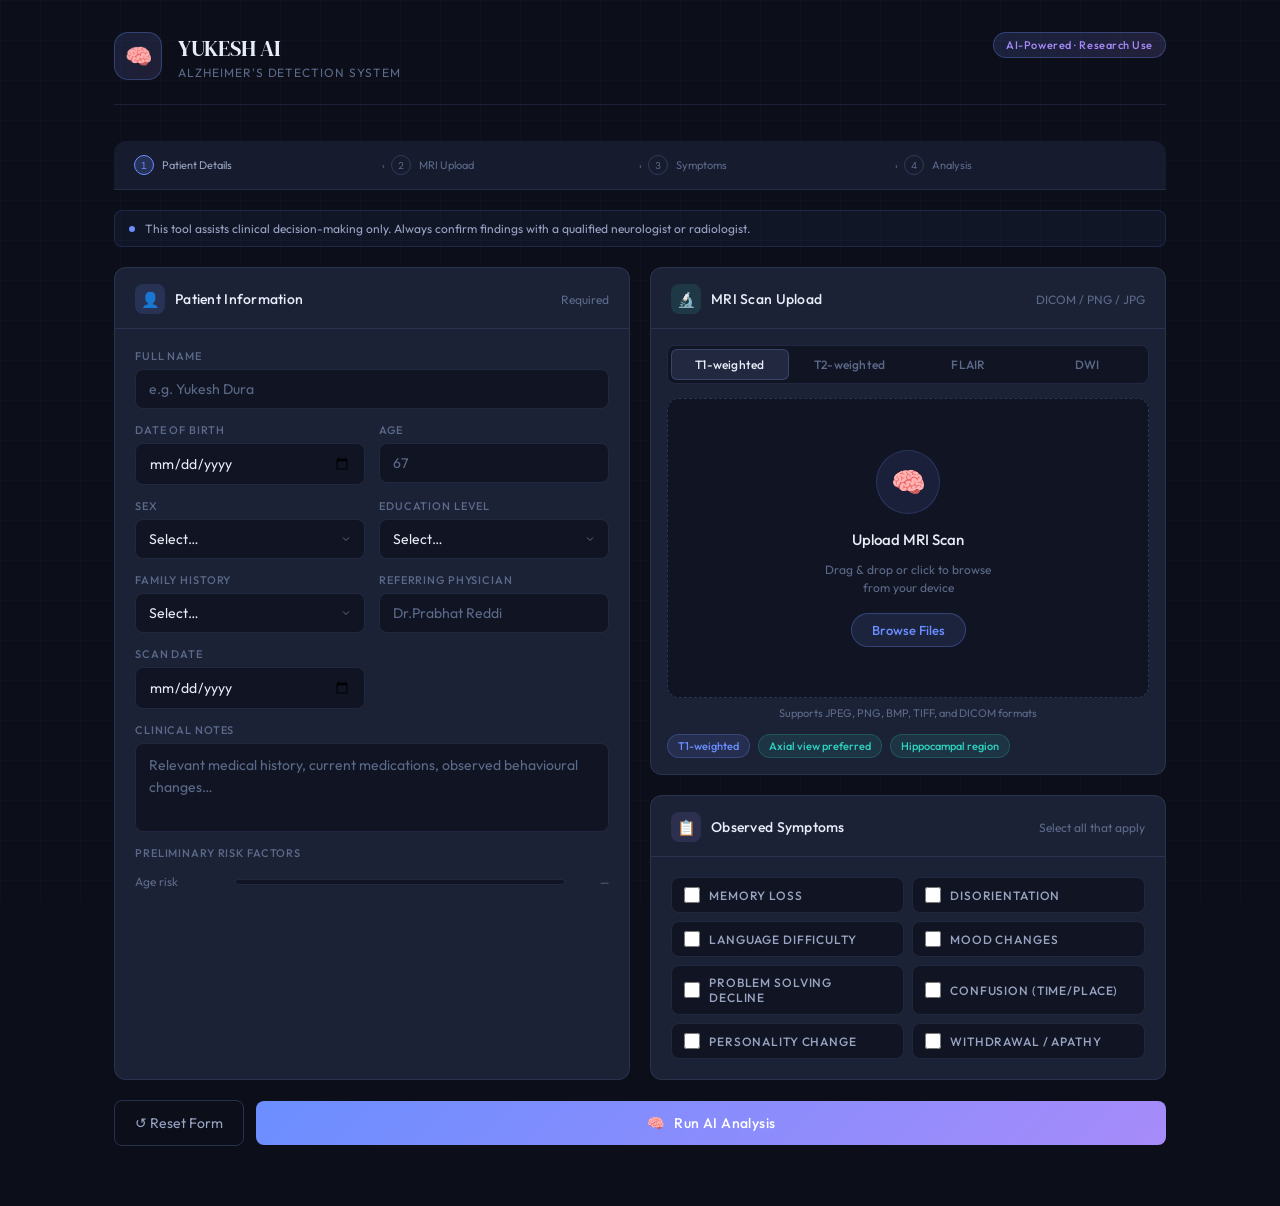
==== index.html @ e7984dfb "Add files via upload" ====
<!doctype html>
<html lang="en">
  <head>
    <meta charset="UTF-8" />
    <meta name="viewport" content="width=device-width, initial-scale=1.0" />
    <title>Alzheimer's Detection — MRI Analysis</title>
    <link
      href="https://fonts.googleapis.com/css2?family=DM+Serif+Display:ital@0;1&family=DM+Mono:wght@400;500&family=Outfit:wght@300;400;500;600&display=swap"
      rel="stylesheet"
    />
    <link rel="stylesheet" href="style.css" />
  </head>
   <body>
    <!-- Loading overlay -->
    <div class="loading-overlay" id="loadingOverlay">
      <div class="loader-ring"></div>
      <p>Analysing MRI scan &amp; patient data…</p>
    </div>

    <div class="app-wrap">
      <!-- ── Header ── -->
      <header class="header">
        <div class="header-left">
          <div class="logo-mark">🧠</div>
          <div class="brand">
            <h1>YUKESH AI</h1>
            <p>Alzheimer's Detection System</p>
          </div>
        </div>
        <div style="display: flex; align-items: center; gap: 10px">
          <span class="badge-ai">AI-Powered · Research Use</span>
        </div>
      </header>

      <!-- ── Stage progress bar ── -->
      <div class="stage-bar">
        <div class="stage-item active" id="s1">
          <div class="stage-num">1</div>
          Patient Details
        </div>
        <div class="stage-sep">›</div>
        <div class="stage-item" id="s2">
          <div class="stage-num">2</div>
          MRI Upload
        </div>
        <div class="stage-sep">›</div>
        <div class="stage-item" id="s3">
          <div class="stage-num">3</div>
          Symptoms
        </div>
        <div class="stage-sep">›</div>
        <div class="stage-item" id="s4">
          <div class="stage-num">4</div>
          Analysis
        </div>
      </div>

      <!-- ── Disclaimer ── -->
      <div class="info-strip">
        <div class="dot"></div>
        This tool assists clinical decision-making only. Always confirm findings
        with a qualified neurologist or radiologist.
      </div>

      <!-- ── Main two-column grid ── -->
      <div class="main-grid">
        <!-- LEFT: Patient Details -->
        <div class="panel">
          <div class="panel-head">
            <div class="icon icon-blue">👤</div>
            <h2>Patient Information</h2>
            <span>Required</span>
          </div>
          <div class="panel-body">
            <div class="field-grid">
              <div class="field full">
                <label>Full Name</label>
                <input
                  type="text"
                  placeholder="e.g. Yukesh Dura"
                  id="patientName"
                />
              </div>

              <div class="field">
                <label>Date of Birth</label>
                <input type="date" id="dob" />
              </div>

              <div class="field">
                <label>Age</label>
                <input
                  type="number"
                  placeholder="67"
                  min="18"
                  max="120"
                  id="age"
                />
              </div>

              <div class="field">
                <label>Sex</label>
                <select id="sex">
                  <option value="">Select…</option>
                  <option>Male</option>
                  <option>Female</option>
                  <option>Other</option>
                </select>
              </div>

              <div class="field">
                <label>Education Level</label>
                <select id="edu">
                  <option value="">Select…</option>
                  <option>No formal education</option>
                  <option>Primary school</option>
                  <option>Secondary school</option>
                  <option>Higher education</option>
                  <option>Postgraduate</option>
                  <option>Graduate</option>
                </select>
              </div>

              <div class="field">
                <label>Family History</label>
                <select id="family">
                  <option value="">Select…</option>
                  <option>None known</option>
                  <option>Parent affected</option>
                  <option>Sibling affected</option>
                  <option>Multiple relatives</option>
                </select>
              </div>

              <div class="field">
                <label>Referring Physician</label>
                <input
                  type="text"
                  placeholder="Dr.Prabhat Reddi "
                  id="doctor"
                />
              </div>

              <div class="field">
                <label>Scan Date</label>
                <input type="date" id="scanDate" />
              </div>

              <div class="field full">
                <label>Clinical Notes</label>
                <textarea
                  rows="3"
                  placeholder="Relevant medical history, current medications, observed behavioural changes…"
                  id="notes"
                ></textarea>
              </div>
            </div>

            <!-- Risk indicators -->
            <div class="section-gap">
              <label style="display: block; margin-bottom: 10px"
                >Preliminary Risk Factors</label
              >
              <div class="risk-row">
                <span class="risk-label">Age risk</span>
                <div class="risk-track">
                  <div class="risk-bar" id="ageBar" style="width: 0%"></div>
                </div>
                <span class="risk-pct" id="ageBarPct">—</span>
              </div>
            </div>
          </div>
        </div>

        <!-- RIGHT column: MRI Upload + Symptoms -->
        <div style="display: flex; flex-direction: column; gap: 20px">
          <!-- MRI Upload -->
          <div class="panel" style="flex: 1">
            <div class="panel-head">
              <div class="icon icon-teal">🔬</div>
              <h2>MRI Scan Upload</h2>
              <span>DICOM / PNG / JPG</span>
            </div>
            <div class="panel-body" style="padding: 16px">
              <!-- Scan type selector -->
              <div class="seg-ctrl">
                <button
                  class="seg-btn active"
                  onclick="setScanType(this, 'T1')"
                >
                  T1-weighted
                </button>
                <button class="seg-btn" onclick="setScanType(this, 'T2')">
                  T2-weighted
                </button>
                <button class="seg-btn" onclick="setScanType(this, 'FLAIR')">
                  FLAIR
                </button>
                <button class="seg-btn" onclick="setScanType(this, 'DWI')">
                  DWI
                </button>
              </div>

              <!-- Drop zone -->
              <div class="mri-zone" id="mriZone">
                <input
                  type="file"
                  accept="image/*,.dcm"
                  id="mriFile"
                  onchange="handleFile(this)"
                />
                <div class="mri-placeholder" id="mriPlaceholder">
                  <div class="mri-icon-wrap">🧠</div>
                  <h3>Upload MRI Scan</h3>
                  <p>
                    Drag &amp; drop or click to browse<br />from your device
                  </p>
                  <div class="browse-btn">Browse Files</div>
                </div>
                <div class="mri-preview" id="mriPreview">
                  <button class="remove-img" onclick="removeImage(event)">
                    ✕
                  </button>
                  <img id="mriImg" src="" alt="MRI scan preview" />
                  <div class="mri-meta">
                    📁 <span id="mriFileName">—</span> &nbsp;·&nbsp;
                    <span id="mriFileSize">—</span>
                  </div>
                </div>
              </div>

              <p class="support-note">
                Supports JPEG, PNG, BMP, TIFF, and DICOM formats
              </p>

              <div class="scan-tags">
                <span class="tag tag-blue" id="scanTypeTag">T1-weighted</span>
                <span class="tag tag-teal">Axial view preferred</span>
                <span class="tag tag-teal">Hippocampal region</span>
              </div>
            </div>
          </div>

          <!-- Symptoms -->
          <div class="panel">
            <div class="panel-head">
              <div class="icon icon-purple">📋</div>
              <h2>Observed Symptoms</h2>
              <span>Select all that apply</span>
            </div>
            <div class="panel-body">
              <div class="checkbox-grid" id="symptoms">
                <label class="check-item"
                  ><input type="checkbox" /><span>Memory loss</span></label
                >
                <label class="check-item"
                  ><input type="checkbox" /><span>Disorientation</span></label
                >
                <label class="check-item"
                  ><input type="checkbox" /><span
                    >Language difficulty</span
                  ></label
                >
                <label class="check-item"
                  ><input type="checkbox" /><span>Mood changes</span></label
                >
                <label class="check-item"
                  ><input type="checkbox" /><span
                    >Problem solving decline</span
                  ></label
                >
                <label class="check-item"
                  ><input type="checkbox" /><span
                    >Confusion (time/place)</span
                  ></label
                >
                <label class="check-item"
                  ><input type="checkbox" /><span
                    >Personality change</span
                  ></label
                >
                <label class="check-item"
                  ><input type="checkbox" /><span
                    >Withdrawal / apathy</span
                  ></label
                >
              </div>
            </div>
          </div>
        </div>
      </div>

      <!-- ── Submit buttons ── -->
      <div class="submit-row">
        <button class="btn-secondary" onclick="resetForm()">
          ↺ Reset Form
        </button>
        <button class="btn-primary" onclick="runAnalysis()">
          🧠 &nbsp; Run AI Analysis
        </button>
      </div>

      <!-- ── Result panel ( this section will be later used so leaving in comment )
      <div class="result-panel" id="resultPanel" style="margin-top: 24px">
        <div class="result-head">
          <h2>Analysis Report</h2>
          <div style="display: flex; gap: 8px; align-items: center">
            <span
              id="reportTimestamp"
              style="font-size: 11px; color: var(--text3)"
            ></span>
            <button class="browse-btn" onclick="window.print()">
              ⬇ Export
            </button>
          </div>
        </div>

        <div class="result-grid">
          <div class="result-card">
            <div class="rc-label">Alzheimer's Risk</div>
            <div class="rc-val" id="riskPct">—</div>
            <div class="rc-sub" id="riskLabel">—</div>
          </div>
          <div class="result-card">
            <div class="rc-label">Predicted Stage</div>
            <div class="rc-val val-info" id="stageVal">—</div>
            <div class="rc-sub">CDR classification</div>
          </div>
          <div class="result-card">
            <div class="rc-label">Hippocampal Vol.</div>
            <div class="rc-val val-warn" id="hippoVal">—</div>
            <div class="rc-sub">vs. age-matched norm</div>
          </div>
          <div class="result-card">
            <div class="rc-label">Confidence</div>
            <div class="rc-val val-safe" id="confVal">—</div>
            <div class="rc-sub">Model certainty</div>
          </div>
        </div>

        <!-- DB save status 
        <div id="dbStatus" class="db-status" style="display: none"></div>

        <div class="finding-box" id="findingBox">
          <h3>Key Findings</h3>
          <ul id="findingsList"></ul>
        </div>

        <div class="result-disclaimer">
          ⚠ This AI-generated report is for research and clinical support
          purposes only. It does not constitute a medical diagnosis. All results
          must be verified by a certified radiologist or neurologist before any
          clinical action is taken.
        </div>
      </div>
    </div> ── -->

    <script src="app.js"></script>
  </body>
</html>
---- style.css ----
/* ════════════════════════════════════════════
   NeuroScan AI — Alzheimer's Detection System
   style.css
   ════════════════════════════════════════════ */

/* ── CSS Variables ── */
:root {
  --bg: #0c0f1a;
  --bg2: #111523;
  --bg3: #161b2e;
  --surface: #1c2236;
  --surface2: #222840;
  --border: rgba(139, 168, 255, 0.12);
  --border2: rgba(139, 168, 255, 0.22);
  --accent: #6b8eff;
  --accent2: #a78bfa;
  --teal: #2dd4bf;
  --warn: #f59e0b;
  --danger: #f87171;
  --success: #34d399;
  --text: #e8ecf8;
  --text2: #9aa5c4;
  --text3: #5c6a8a;
  --radius: 12px;
  --radius-sm: 8px;
}

/* ── Reset ── */
*,
*::before,
*::after {
  box-sizing: border-box;
  margin: 0;
  padding: 0;
}

/* ── Base ── */
body {
  background: var(--bg);
  color: var(--text);
  font-family: "Outfit", sans-serif;
  font-size: 15px;
  min-height: 100vh;
}

/* Subtle grid background */
body::before {
  content: "";
  position: fixed;
  inset: 0;
  background-image:
    linear-gradient(rgba(107, 142, 255, 0.03) 1px, transparent 1px),
    linear-gradient(90deg, rgba(107, 142, 255, 0.03) 1px, transparent 1px);
  background-size: 40px 40px;
  pointer-events: none;
  z-index: 0;
}

/* ── App wrapper ── */
.app-wrap {
  position: relative;
  z-index: 1;
  max-width: 1100px;
  margin: 0 auto;
  padding: 32px 24px 60px;
}

/* ══════════════════════════════════
   HEADER
   ══════════════════════════════════ */
.header {
  display: flex;
  align-items: flex-start;
  justify-content: space-between;
  margin-bottom: 36px;
  padding-bottom: 24px;
  border-bottom: 0.5px solid var(--border);
}

.header-left {
  display: flex;
  align-items: center;
  gap: 16px;
}

.logo-mark {
  width: 48px;
  height: 48px;
  background: linear-gradient(135deg, #6b8eff22, #a78bfa22);
  border: 1px solid rgba(107, 142, 255, 0.3);
  border-radius: 14px;
  display: flex;
  align-items: center;
  justify-content: center;
  font-size: 22px;
}

.brand h1 {
  font-family: "DM Serif Display", serif;
  font-size: 22px;
  font-weight: 400;
  letter-spacing: -0.3px;
  color: var(--text);
}

.brand p {
  font-size: 12px;
  color: var(--text3);
  letter-spacing: 0.08em;
  text-transform: uppercase;
  margin-top: 2px;
}

.badge-ai {
  background: linear-gradient(
    135deg,
    rgba(107, 142, 255, 0.15),
    rgba(167, 139, 250, 0.15)
  );
  border: 0.5px solid rgba(107, 142, 255, 0.3);
  color: #a78bfa;
  font-size: 11px;
  font-weight: 500;
  padding: 5px 12px;
  border-radius: 100px;
  letter-spacing: 0.05em;
}

/* ══════════════════════════════════
   STAGE PROGRESS BAR
   ══════════════════════════════════ */
.stage-bar {
  display: flex;
  gap: 6px;
  margin-bottom: 20px;
  padding: 14px 20px;
  background: var(--bg3);
  border-bottom: 0.5px solid var(--border);
  border-radius: var(--radius) var(--radius) 0 0;
}

.stage-item {
  flex: 1;
  display: flex;
  align-items: center;
  gap: 8px;
  font-size: 11px;
  color: var(--text3);
}

.stage-num {
  width: 20px;
  height: 20px;
  border: 1px solid var(--border2);
  border-radius: 50%;
  display: flex;
  align-items: center;
  justify-content: center;
  font-size: 10px;
  flex-shrink: 0;
  font-family: "DM Mono", monospace;
}

.stage-item.done .stage-num {
  background: var(--success);
  border-color: var(--success);
  color: #fff;
}
.stage-item.active .stage-num {
  background: rgba(107, 142, 255, 0.2);
  border-color: var(--accent);
  color: var(--accent);
}
.stage-item.active {
  color: var(--text2);
}

.stage-sep {
  flex: none;
  color: var(--text3);
  font-size: 10px;
  align-self: center;
  margin-top: 1px;
}

/* ══════════════════════════════════
   INFO STRIP
   ══════════════════════════════════ */
.info-strip {
  background: rgba(107, 142, 255, 0.06);
  border: 0.5px solid rgba(107, 142, 255, 0.15);
  border-radius: var(--radius-sm);
  padding: 10px 14px;
  display: flex;
  align-items: center;
  gap: 10px;
  margin-bottom: 20px;
  font-size: 12px;
  color: var(--text2);
}

.info-strip .dot {
  width: 6px;
  height: 6px;
  border-radius: 50%;
  background: var(--accent);
  flex-shrink: 0;
  animation: pulse 2s infinite;
}

@keyframes pulse {
  0%,
  100% {
    opacity: 1;
  }
  50% {
    opacity: 0.4;
  }
}

/* ══════════════════════════════════
   MAIN GRID
   ══════════════════════════════════ */
.main-grid {
  display: grid;
  grid-template-columns: 1fr 1fr;
  gap: 20px;
  margin-bottom: 20px;
}

/* ══════════════════════════════════
   PANEL
   ══════════════════════════════════ */
.panel {
  background: var(--surface);
  border: 0.5px solid var(--border);
  border-radius: var(--radius);
  overflow: hidden;
}

.panel-head {
  padding: 16px 20px 14px;
  border-bottom: 0.5px solid var(--border);
  display: flex;
  align-items: center;
  gap: 10px;
}

.panel-head .icon {
  width: 30px;
  height: 30px;
  border-radius: 8px;
  display: flex;
  align-items: center;
  justify-content: center;
  font-size: 15px;
  flex-shrink: 0;
}

.icon-blue {
  background: rgba(107, 142, 255, 0.15);
}
.icon-teal {
  background: rgba(45, 212, 191, 0.12);
}
.icon-purple {
  background: rgba(167, 139, 250, 0.12);
}

.panel-head h2 {
  font-size: 14px;
  font-weight: 500;
  color: var(--text);
  letter-spacing: 0.02em;
}

.panel-head span {
  font-size: 12px;
  color: var(--text3);
  margin-left: auto;
}

.panel-body {
  padding: 20px;
}

/* ══════════════════════════════════
   FORM FIELDS
   ══════════════════════════════════ */
.field-grid {
  display: grid;
  grid-template-columns: 1fr 1fr;
  gap: 14px;
}

.field {
  display: flex;
  flex-direction: column;
  gap: 6px;
}

.field.full {
  grid-column: 1 / -1;
}

label {
  font-size: 11px;
  font-weight: 500;
  color: var(--text3);
  letter-spacing: 0.08em;
  text-transform: uppercase;
}

input,
select,
textarea {
  background: var(--bg2);
  border: 0.5px solid var(--border);
  border-radius: var(--radius-sm);
  color: var(--text);
  font-family: "Outfit", sans-serif;
  font-size: 14px;
  padding: 10px 13px;
  outline: none;
  transition: border-color 0.15s;
  width: 100%;
}

input:focus,
select:focus,
textarea:focus {
  border-color: rgba(107, 142, 255, 0.5);
}

input::placeholder,
textarea::placeholder {
  color: var(--text3);
}

select {
  cursor: pointer;
  appearance: none;
  background-image: url("data:image/svg+xml,%3Csvg xmlns='http://www.w3.org/2000/svg' width='12' height='12' viewBox='0 0 24 24' fill='none' stroke='%235c6a8a' stroke-width='2'%3E%3Cpath d='M6 9l6 6 6-6'/%3E%3C/svg%3E");
  background-repeat: no-repeat;
  background-position: right 12px center;
  padding-right: 36px;
}

select option {
  background: #1c2236;
}
textarea {
  resize: none;
  line-height: 1.6;
}

/* ── Risk bar ── */
.section-gap {
  margin-top: 14px;
}

.risk-row {
  display: flex;
  align-items: center;
  gap: 10px;
  margin-top: 14px;
}

.risk-label {
  font-size: 12px;
  color: var(--text3);
  width: 90px;
}

.risk-track {
  flex: 1;
  height: 6px;
  background: var(--bg2);
  border-radius: 100px;
  overflow: hidden;
  border: 0.5px solid var(--border);
}

.risk-bar {
  height: 100%;
  border-radius: 100px;
  background: linear-gradient(
    90deg,
    var(--success),
    var(--warn),
    var(--danger)
  );
  transition: width 0.4s ease;
}

.risk-pct {
  font-size: 11px;
  color: var(--text3);
  width: 34px;
  text-align: right;
}

/* ══════════════════════════════════
   MRI UPLOAD
   ══════════════════════════════════ */
.mri-zone {
  border: 1.5px dashed rgba(107, 142, 255, 0.25);
  border-radius: var(--radius);
  background: var(--bg2);
  min-height: 300px;
  display: flex;
  flex-direction: column;
  align-items: center;
  justify-content: center;
  cursor: pointer;
  transition: all 0.2s;
  position: relative;
  overflow: hidden;
}

.mri-zone:hover,
.mri-zone.drag-over {
  border-color: rgba(107, 142, 255, 0.5);
  background: rgba(107, 142, 255, 0.04);
}

.mri-zone input[type="file"] {
  position: absolute;
  inset: 0;
  opacity: 0;
  cursor: pointer;
  width: 100%;
  height: 100%;
  padding: 0;
  border: none;
  background: none;
}

.mri-placeholder {
  display: flex;
  flex-direction: column;
  align-items: center;
  gap: 12px;
  pointer-events: none;
  text-align: center;
  padding: 20px;
}

.mri-icon-wrap {
  width: 64px;
  height: 64px;
  border-radius: 50%;
  background: rgba(107, 142, 255, 0.1);
  border: 1px solid rgba(107, 142, 255, 0.2);
  display: flex;
  align-items: center;
  justify-content: center;
  font-size: 28px;
  margin-bottom: 4px;
}

.mri-placeholder h3 {
  font-size: 15px;
  font-weight: 500;
  color: var(--text);
}
.mri-placeholder p {
  font-size: 12px;
  color: var(--text3);
  line-height: 1.5;
}

.browse-btn {
  margin-top: 4px;
  padding: 8px 20px;
  background: rgba(107, 142, 255, 0.12);
  border: 0.5px solid rgba(107, 142, 255, 0.3);
  border-radius: 100px;
  color: var(--accent);
  font-size: 13px;
  font-weight: 500;
  cursor: pointer;
  transition: all 0.15s;
}

.browse-btn:hover {
  background: rgba(107, 142, 255, 0.2);
}

/* MRI preview */
.mri-preview {
  display: none;
  width: 100%;
  height: 100%;
  min-height: 300px;
  position: relative;
}

.mri-preview img {
  width: 100%;
  height: 100%;
  object-fit: contain;
  max-height: 340px;
  padding: 12px;
}

.mri-preview .remove-img {
  position: absolute;
  top: 10px;
  right: 10px;
  background: rgba(248, 113, 113, 0.15);
  border: 0.5px solid rgba(248, 113, 113, 0.3);
  color: var(--danger);
  width: 28px;
  height: 28px;
  border-radius: 50%;
  display: flex;
  align-items: center;
  justify-content: center;
  cursor: pointer;
  font-size: 14px;
  transition: background 0.15s;
  z-index: 2;
}

.mri-preview .remove-img:hover {
  background: rgba(248, 113, 113, 0.25);
}

.mri-meta {
  position: absolute;
  bottom: 0;
  left: 0;
  right: 0;
  background: linear-gradient(transparent, rgba(11, 14, 26, 0.85));
  padding: 20px 14px 12px;
  font-size: 11px;
  color: var(--text3);
  display: flex;
  align-items: center;
  gap: 6px;
}

.support-note {
  font-size: 11px;
  color: var(--text3);
  margin-top: 8px;
  text-align: center;
}

.scan-tags {
  display: flex;
  gap: 8px;
  flex-wrap: wrap;
  margin-top: 14px;
}

.tag {
  font-size: 11px;
  padding: 4px 10px;
  border-radius: 100px;
  font-weight: 500;
}

.tag-blue {
  background: rgba(107, 142, 255, 0.12);
  color: var(--accent);
  border: 0.5px solid rgba(107, 142, 255, 0.25);
}

.tag-teal {
  background: rgba(45, 212, 191, 0.1);
  color: var(--teal);
  border: 0.5px solid rgba(45, 212, 191, 0.2);
}

/* ══════════════════════════════════
   SCAN TYPE SEGMENTED CONTROL
   ══════════════════════════════════ */
.seg-ctrl {
  display: flex;
  background: var(--bg2);
  border: 0.5px solid var(--border);
  border-radius: var(--radius-sm);
  padding: 3px;
  gap: 3px;
  margin-bottom: 14px;
}

.seg-btn {
  flex: 1;
  padding: 7px 10px;
  border: none;
  background: transparent;
  border-radius: 6px;
  font-family: "Outfit", sans-serif;
  font-size: 12px;
  font-weight: 500;
  color: var(--text3);
  cursor: pointer;
  transition: all 0.15s;
  letter-spacing: 0.02em;
}

.seg-btn.active {
  background: var(--surface2);
  color: var(--text);
  border: 0.5px solid var(--border2);
}

/* ══════════════════════════════════
   SYMPTOM CHECKBOXES
   ══════════════════════════════════ */
.checkbox-grid {
  display: grid;
  grid-template-columns: 1fr 1fr;
  gap: 8px;
}

.check-item {
  display: flex;
  align-items: center;
  gap: 9px;
  padding: 9px 12px;
  background: var(--bg2);
  border: 0.5px solid var(--border);
  border-radius: var(--radius-sm);
  cursor: pointer;
  transition:
    border-color 0.15s,
    background 0.15s;
  user-select: none;
}

.check-item:hover {
  border-color: var(--border2);
}

.check-item input[type="checkbox"] {
  width: 16px;
  height: 16px;
  flex-shrink: 0;
  cursor: pointer;
  accent-color: var(--accent);
  border-radius: 4px;
  margin: 0;
  padding: 0;
  border: 1px solid var(--border2);
  background: var(--bg2);
}

.check-item:has(input:checked) {
  border-color: rgba(107, 142, 255, 0.4);
  background: rgba(107, 142, 255, 0.05);
}

.check-item input[type="checkbox"]:checked + span {
  color: var(--text);
}
.check-item span {
  font-size: 12px;
  color: var(--text2);
}

/* ══════════════════════════════════
   SUBMIT ROW
   ══════════════════════════════════ */
.submit-row {
  display: flex;
  gap: 12px;
  align-items: center;
  margin-top: 20px;
}

.btn-primary {
  flex: 1;
  padding: 13px 24px;
  background: linear-gradient(135deg, #6b8eff, #a78bfa);
  border: none;
  border-radius: var(--radius-sm);
  color: white;
  font-family: "Outfit", sans-serif;
  font-size: 14px;
  font-weight: 500;
  cursor: pointer;
  letter-spacing: 0.03em;
  transition:
    opacity 0.15s,
    transform 0.1s;
}

.btn-primary:hover {
  opacity: 0.88;
  transform: translateY(-1px);
}
.btn-primary:active {
  transform: translateY(0);
}

.btn-secondary {
  padding: 13px 20px;
  background: transparent;
  border: 0.5px solid var(--border2);
  border-radius: var(--radius-sm);
  color: var(--text2);
  font-family: "Outfit", sans-serif;
  font-size: 14px;
  cursor: pointer;
  transition: all 0.15s;
}

.btn-secondary:hover {
  border-color: var(--accent);
  color: var(--accent);
}

/* ══════════════════════════════════
   RESULTS PANEL
   ══════════════════════════════════ */
.result-panel {
  background: var(--surface);
  border: 0.5px solid var(--border);
  border-radius: var(--radius);
  overflow: hidden;
  display: none;
}

.result-panel.visible {
  display: block;
  animation: slideUp 0.3s ease;
}

@keyframes slideUp {
  from {
    opacity: 0;
    transform: translateY(10px);
  }
  to {
    opacity: 1;
    transform: translateY(0);
  }
}

.result-head {
  padding: 18px 20px;
  border-bottom: 0.5px solid var(--border);
  display: flex;
  align-items: center;
  justify-content: space-between;
}

.result-head h2 {
  font-size: 14px;
  font-weight: 500;
}

.result-grid {
  display: grid;
  grid-template-columns: repeat(4, 1fr);
  gap: 1px;
  background: var(--border);
}

.result-card {
  background: var(--surface);
  padding: 18px 20px;
}

.result-card .rc-label {
  font-size: 11px;
  color: var(--text3);
  text-transform: uppercase;
  letter-spacing: 0.07em;
  margin-bottom: 8px;
}

.result-card .rc-val {
  font-size: 24px;
  font-weight: 600;
  line-height: 1;
  font-family: "DM Mono", monospace;
}

.result-card .rc-sub {
  font-size: 11px;
  color: var(--text3);
  margin-top: 5px;
}

.val-safe {
  color: var(--success);
}
.val-warn {
  color: var(--warn);
}
.val-danger {
  color: var(--danger);
}
.val-info {
  color: var(--accent);
}

/* ── DB Save status banner ── */
.db-status {
  margin: 16px 20px 0;
  padding: 11px 16px;
  border-radius: var(--radius-sm);
  font-size: 13px;
  font-weight: 500;
  display: flex;
  align-items: center;
  gap: 10px;
}

.db-status.saving {
  background: rgba(107, 142, 255, 0.08);
  border: 0.5px solid rgba(107, 142, 255, 0.25);
  color: var(--accent);
}

.db-status.saved {
  background: rgba(52, 211, 153, 0.08);
  border: 0.5px solid rgba(52, 211, 153, 0.25);
  color: var(--success);
}

.db-status.error {
  background: rgba(248, 113, 113, 0.08);
  border: 0.5px solid rgba(248, 113, 113, 0.25);
  color: var(--danger);
}

/* ── Findings box ── */
.finding-box {
  margin: 20px;
  padding: 16px;
  border-radius: var(--radius-sm);
  border-left: 3px solid var(--warn);
  background: rgba(245, 158, 11, 0.06);
}

.finding-box h3 {
  font-size: 13px;
  font-weight: 500;
  color: var(--warn);
  margin-bottom: 8px;
}

.finding-box ul {
  list-style: none;
  display: flex;
  flex-direction: column;
  gap: 6px;
}

.finding-box li {
  font-size: 13px;
  color: var(--text2);
  display: flex;
  align-items: flex-start;
  gap: 8px;
}

.finding-box li::before {
  content: "◦";
  color: var(--warn);
  margin-top: 1px;
  flex-shrink: 0;
}

.result-disclaimer {
  padding: 0 20px 20px;
  font-size: 11px;
  color: var(--text3);
  line-height: 1.8;
  margin-top: 8px;
}

/* ══════════════════════════════════
   LOADING OVERLAY
   ══════════════════════════════════ */
.loading-overlay {
  display: none;
  position: fixed;
  inset: 0;
  background: rgba(12, 15, 26, 0.7);
  z-index: 100;
  align-items: center;
  justify-content: center;
  flex-direction: column;
  gap: 16px;
  backdrop-filter: blur(4px);
}

.loading-overlay.show {
  display: flex;
}

.loader-ring {
  width: 56px;
  height: 56px;
  border: 2px solid rgba(107, 142, 255, 0.2);
  border-top-color: var(--accent);
  border-radius: 50%;
  animation: spin 0.8s linear infinite;
}

@keyframes spin {
  to {
    transform: rotate(360deg);
  }
}

.loading-overlay p {
  color: var(--text2);
  font-size: 14px;
  letter-spacing: 0.03em;
}

/* ══════════════════════════════════
   RESPONSIVE
   ══════════════════════════════════ */
@media (max-width: 740px) {
  .main-grid {
    grid-template-columns: 1fr;
  }
  .result-grid {
    grid-template-columns: 1fr 1fr;
  }
  .field-grid {
    grid-template-columns: 1fr;
  }
}
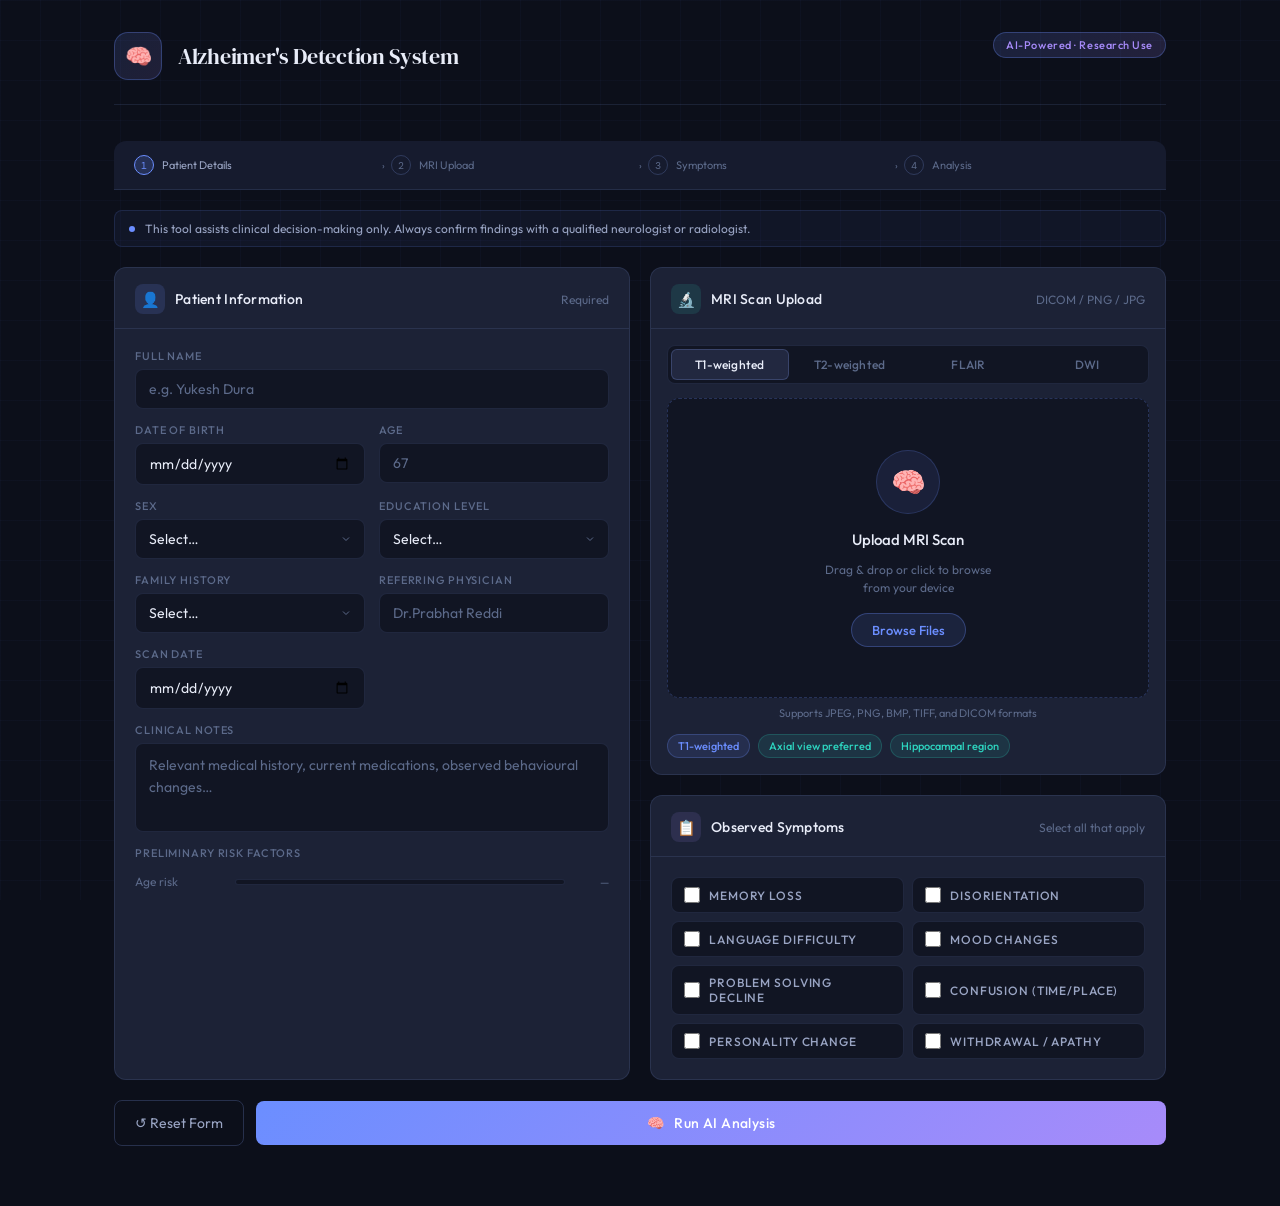
==== commit 892d81d9: "other changes" ====
--- a/index.html
+++ b/index.html
@@ -23,8 +23,7 @@
         <div class="header-left">
           <div class="logo-mark">🧠</div>
           <div class="brand">
-            <h1>YUKESH AI</h1>
-            <p>Alzheimer's Detection System</p>
+            <h1>Alzheimer's Detection System</h1>
           </div>
         </div>
         <div style="display: flex; align-items: center; gap: 10px">
@@ -357,4 +356,4 @@
 
     <script src="app.js"></script>
   </body>
-</html>
+</html>
